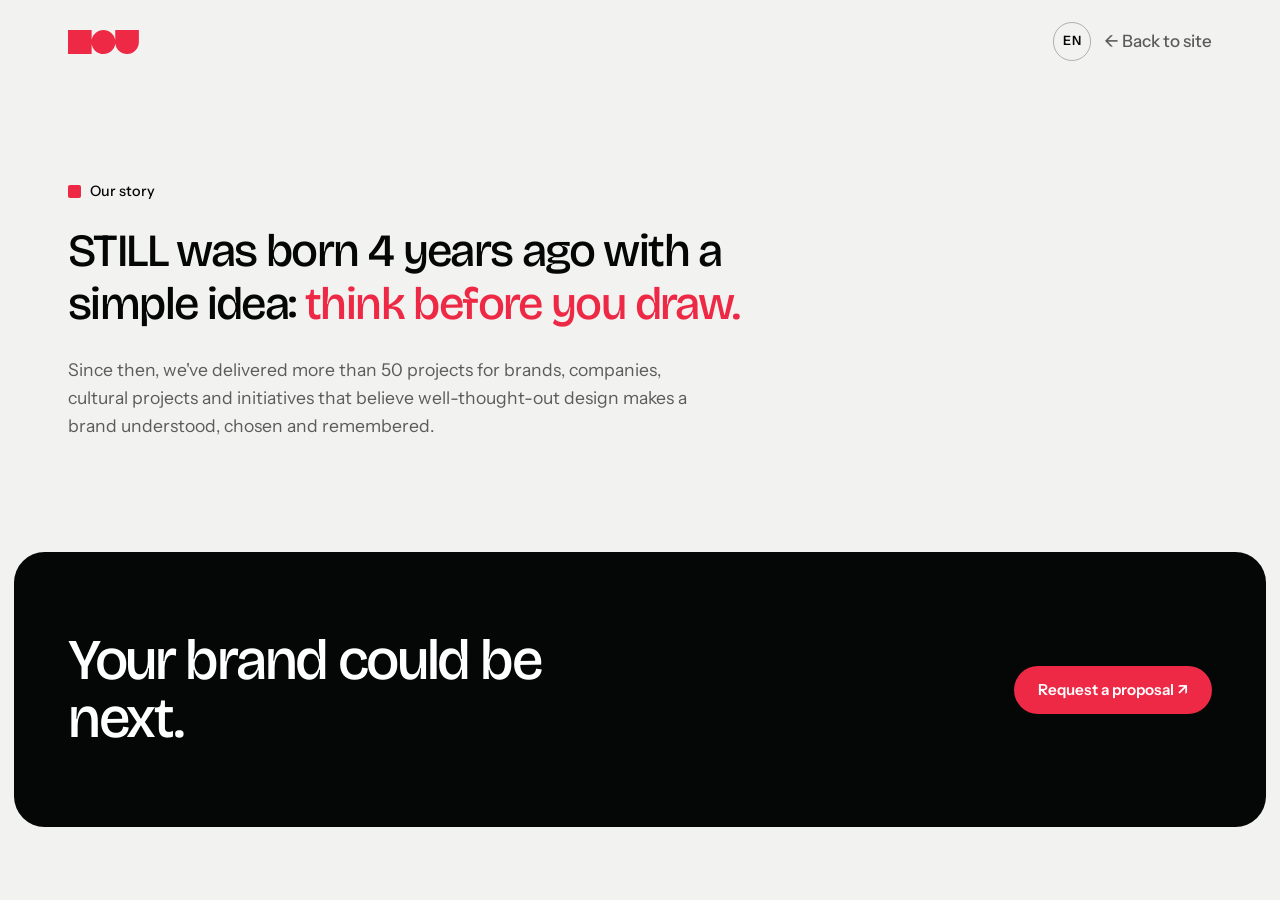
==== historia/index.html @ 670d44b5 "Site da STILL STUDIO Home com abertura animada do logo, portfólio com 10 cases, serviços e contato; " ====
<!DOCTYPE html>
<html lang="pt-BR">
<head>
<meta charset="utf-8">
<meta name="viewport" content="width=device-width, initial-scale=1, viewport-fit=cover">
<title>Nossa história | STILL STUDIO</title>
<meta name="theme-color" content="#050707">
<link rel="icon" href="../favicon.svg" type="image/svg+xml">
<meta name="description" content="A história da STILL STUDIO: um estúdio criativo que pensa antes de desenhar.">
<link rel="preconnect" href="https://fonts.googleapis.com"><link rel="preconnect" href="https://fonts.gstatic.com" crossorigin>
<link href="https://fonts.googleapis.com/css2?family=Bricolage+Grotesque:opsz,wght@12..96,500;12..96,600&family=Instrument+Sans:wght@400;500;600&display=swap" rel="stylesheet">
<script>document.documentElement.className+=" js"</script>
<link rel="stylesheet" href="../assets/site.css">
<style>
/* Layout: página de uma coluna com o texto da história e a chamada para a proposta, no mesmo sistema da home. */
:root{--bg:#F2F2F0;--surface:#FFFFFF;--ink:#050707;--muted:rgba(5,7,7,.64);--line:rgba(5,7,7,.12);--dark:#050707;--on-dark:#FFFFFF;--accent:#EE2945;
 --d:"Bricolage Grotesque","Arial Black",system-ui,sans-serif;--b:"Instrument Sans",system-ui,-apple-system,"Segoe UI",sans-serif;
 --ease:cubic-bezier(.2,.8,.2,1);--spring:cubic-bezier(.34,1.56,.64,1);color-scheme:light;box-sizing:border-box;padding-top:env(safe-area-inset-top,0px);padding-bottom:env(safe-area-inset-bottom,0px)}
*,*::before,*::after{box-sizing:border-box}
body{margin:0;background:var(--bg);color:var(--ink);font:400 1.0625rem/1.6 var(--b);-webkit-font-smoothing:antialiased}
a{color:inherit}p{margin:0}
:focus-visible{outline:3px solid var(--accent);outline-offset:3px}
.w{max-width:1240px;margin:0 auto;padding-left:max(clamp(1.25rem,4vw,3rem),env(safe-area-inset-left,0px));padding-right:max(clamp(1.25rem,4vw,3rem),env(safe-area-inset-right,0px))}
.top .w{display:flex;justify-content:space-between;align-items:center;gap:1rem;padding-block:1.4rem}
.mk{display:block;height:1.5rem;width:auto;color:var(--accent)}
.tr{display:flex;align-items:center;gap:.8rem}
@media(max-width:560px){.back{display:none}}
.back{font-weight:500;color:var(--muted);text-decoration:none;transition:color .2s}.back:hover{color:var(--ink)}
.intro{padding-block:clamp(3rem,8vw,6rem) clamp(4rem,9vw,7rem)}
.tag{display:inline-flex;align-items:center;gap:.55rem;font-size:.9rem;font-weight:500;margin-bottom:1.3rem}
.tag::before{content:"";width:.8rem;height:.8rem;border-radius:2px;background:var(--accent)}
.story{font:500 clamp(1.7rem,3.6vw,3rem)/1.15 var(--d);letter-spacing:-.035em;max-width:24ch;margin:0;text-wrap:balance}
.story em{font-style:normal;color:var(--accent)}
.intro .sub{color:var(--muted);max-width:52ch;margin-top:1.6rem;font-size:1.1rem}
.cta{margin:0 clamp(8px,1.1vw,14px) clamp(8px,1.1vw,14px);border-radius:clamp(20px,2.4vw,32px);background:var(--dark);color:var(--on-dark)}
.cta .w{display:flex;flex-wrap:wrap;justify-content:space-between;align-items:center;gap:1.5rem;padding-block:clamp(3rem,7vw,5rem)}
.cta h2{font:500 clamp(2rem,4.6vw,3.6rem)/1 var(--d);letter-spacing:-.04em;margin:0;max-width:16ch}
.btn{display:inline-flex;align-items:center;gap:.5rem;white-space:nowrap;font:600 .95rem var(--b);padding:.9rem 1.5rem;border-radius:999px;text-decoration:none;background:var(--accent);color:var(--on-dark);transition:transform .3s var(--spring)}
.btn:hover{transform:translateY(-2px)}
.js [data-rv]{opacity:0;transform:translateY(30px) scale(.96);transition:opacity .8s var(--ease) var(--dl,0s),transform .9s var(--spring) var(--dl,0s)}
.js [data-rv].in{opacity:1;transform:none}
@media(prefers-reduced-motion:reduce){*,*::before,*::after{transition:none!important;animation:none!important}.js [data-rv]{opacity:1;transform:none}}
</style>
</head>
<body>
<header class="top"><div class="w"><a href="../index.html" aria-label="STILL STUDIO, voltar para a página inicial"><svg class="mk" viewBox="461.68 371.28 996.64 337.44" aria-hidden="true"><path fill="currentColor" d="M 1126.058594 371.679688 L 1126.058594 512.910156 C 1113.21875 432.660156 1043.875 371.277344 960.011719 371.277344 C 876.097656 371.277344 806.726562 432.730469 793.945312 513.046875 L 793.945312 371.890625 L 461.683594 371.890625 L 461.683594 708.679688 L 793.945312 708.679688 L 793.945312 566.953125 C 806.726562 647.269531 876.097656 708.71875 960.011719 708.71875 C 1046.203125 708.71875 1117.152344 643.917969 1127.078125 560.398438 C 1136.085938 643.648438 1206.542969 708.46875 1292.1875 708.46875 C 1383.9375 708.46875 1458.316406 634.089844 1458.316406 542.339844 L 1458.316406 371.679688 Z"/></svg></a><div class="tr"><div data-ctl></div><a class="back" href="../index.html">← Voltar ao site</a></div></div></header>
<main>
<section class="intro"><div class="w">
  <span class="tag" data-rv>Nossa história</span>
  <p class="story" data-rv>A STILL nasceu há 4 anos com uma ideia simples: <em>pensar antes de desenhar.</em></p>
  <p class="sub" data-rv>De lá pra cá, foram mais de 50 projetos entregues para marcas, empresas, projetos culturais e iniciativas que acreditam que um design bem pensado faz a marca ser entendida, escolhida e lembrada.</p>
</div></section>
</main>
<section class="cta"><div class="w"><h2>Sua marca pode ser a próxima.</h2><a class="btn" href="../proposta/index.html">Solicitar proposta ↗</a></div></section>
<script src="../assets/site.js"></script>
<script>
(function(){
 var els=[].slice.call(document.querySelectorAll("[data-rv]"));
 els.forEach(function(el,i){el.style.setProperty("--dl",(el.classList.contains("lg")?(i%6)*.07:0)+"s")});
 if(!("IntersectionObserver" in window)||matchMedia("(prefers-reduced-motion:reduce)").matches){els.forEach(function(e){e.classList.add("in")});return}
 var io=new IntersectionObserver(function(es){es.forEach(function(e){if(e.isIntersecting){e.target.classList.add("in");io.unobserve(e.target)}})},{threshold:.12});
 els.forEach(function(e){io.observe(e)});
})();
</script>
</body>
</html>
---- assets/site.css ----
/* STILL STUDIO — botão e menu de idioma, compartilhados pelas páginas */
:root{--ctl-bg:#FFFFFF;--ctl-ink:#050707;--ctl-muted:rgba(5,7,7,.62);--ctl-line:rgba(5,7,7,.14);--ctl-accent:#EE2945}
.ctl{display:flex;align-items:center;gap:.3rem;color:inherit}
.ctl-b{display:inline-grid;place-items:center;min-width:2.4rem;height:2.4rem;padding:0 .55rem;border-radius:999px;border:1.5px solid color-mix(in srgb,currentColor 28%,transparent);background:transparent;color:inherit;font:600 .8rem/1 "Instrument Sans",system-ui,sans-serif;letter-spacing:.06em;cursor:pointer;transition:border-color .2s,background .2s}
.ctl-b:hover{border-color:currentColor}
.ctl-b[aria-expanded="true"]{background:color-mix(in srgb,currentColor 14%,transparent)}
.pop{position:fixed;z-index:120;min-width:15rem;max-width:calc(100vw - 24px);background:var(--ctl-bg);color:var(--ctl-ink);border:1px solid var(--ctl-line);border-radius:18px;padding:.6rem;box-shadow:0 24px 50px -20px rgba(0,0,0,.45);font:400 .95rem/1.4 "Instrument Sans",system-ui,sans-serif;text-align:left}
.pop[hidden]{display:none!important}
.pop h2{font:600 .78rem/1 "Instrument Sans",system-ui,sans-serif;letter-spacing:.14em;text-transform:uppercase;color:var(--ctl-muted);margin:.5rem .6rem .7rem}
.pop .it{display:flex;width:100%;align-items:center;justify-content:space-between;gap:1rem;padding:.7rem .7rem;border:0;border-radius:12px;background:transparent;color:inherit;font:inherit;text-align:left;cursor:pointer}
.pop .it:hover{background:color-mix(in srgb,var(--ctl-ink) 7%,transparent)}
.pop .it[aria-current="true"]{font-weight:600}
.pop .it[aria-current="true"]::after{content:"";width:.55rem;height:.55rem;border-radius:50%;background:var(--ctl-accent)}
.pop :focus-visible{outline:3px solid var(--ctl-accent);outline-offset:2px}
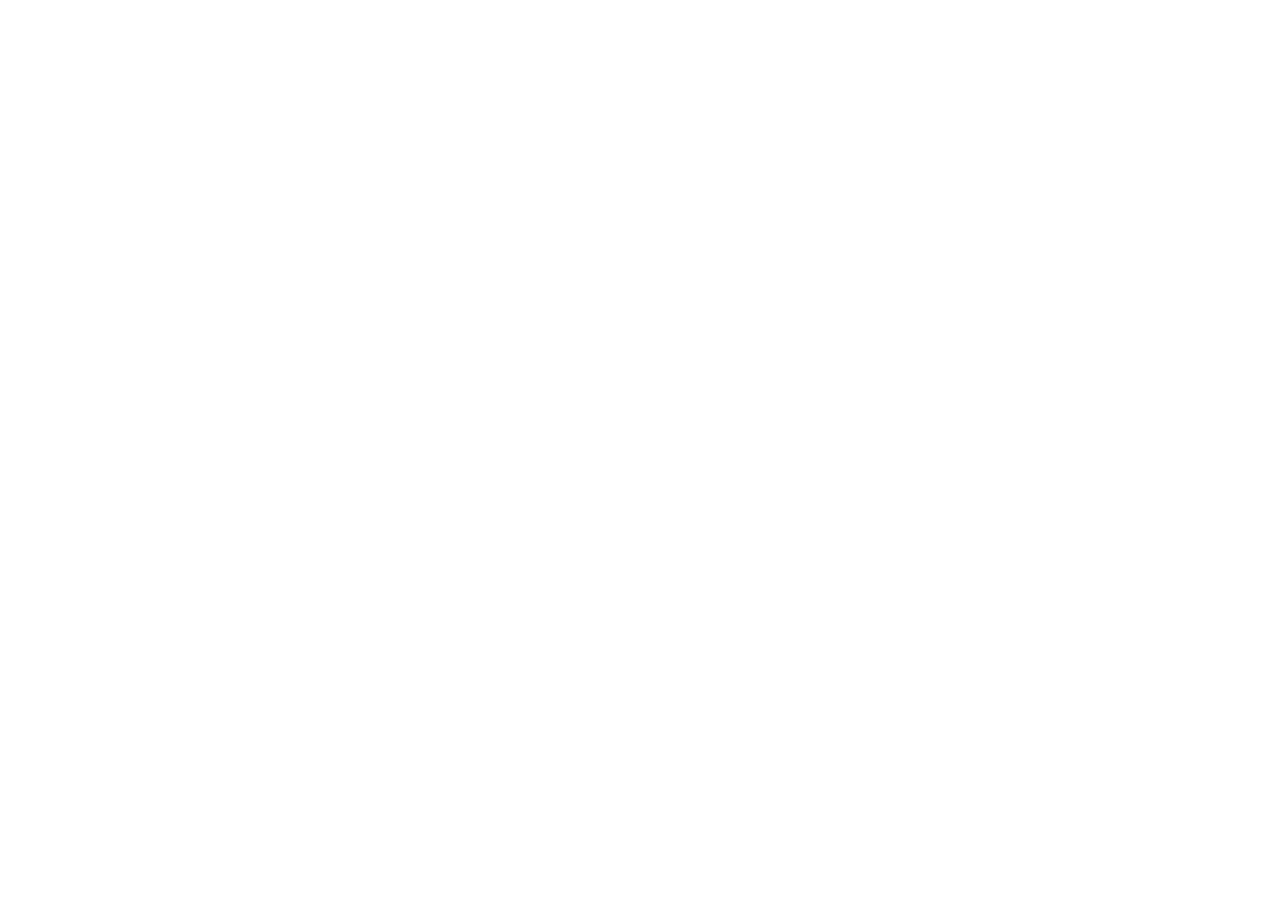
==== commit 86501d19: "Garante HTTPS e redireciona acessos por HTTP - upgrade-insecure-requests em todas as páginas - Redir" ====
--- a/historia/index.html
+++ b/historia/index.html
@@ -2,6 +2,8 @@
 <html lang="pt-BR">
 <head>
 <meta charset="utf-8">
+<meta http-equiv="Content-Security-Policy" content="upgrade-insecure-requests">
+<script>/* garante HTTPS: quem chegar por http:// é levado para https:// (exceto testes locais) */if(location.protocol==="http:"&&!/^(localhost|127\.|0\.0\.0\.0|\[::1\])/.test(location.hostname))location.replace("https:"+location.href.slice(5))</script>
 <meta name="viewport" content="width=device-width, initial-scale=1, viewport-fit=cover">
 <title>Nossa história | STILL STUDIO</title>
 <meta name="theme-color" content="#050707">
